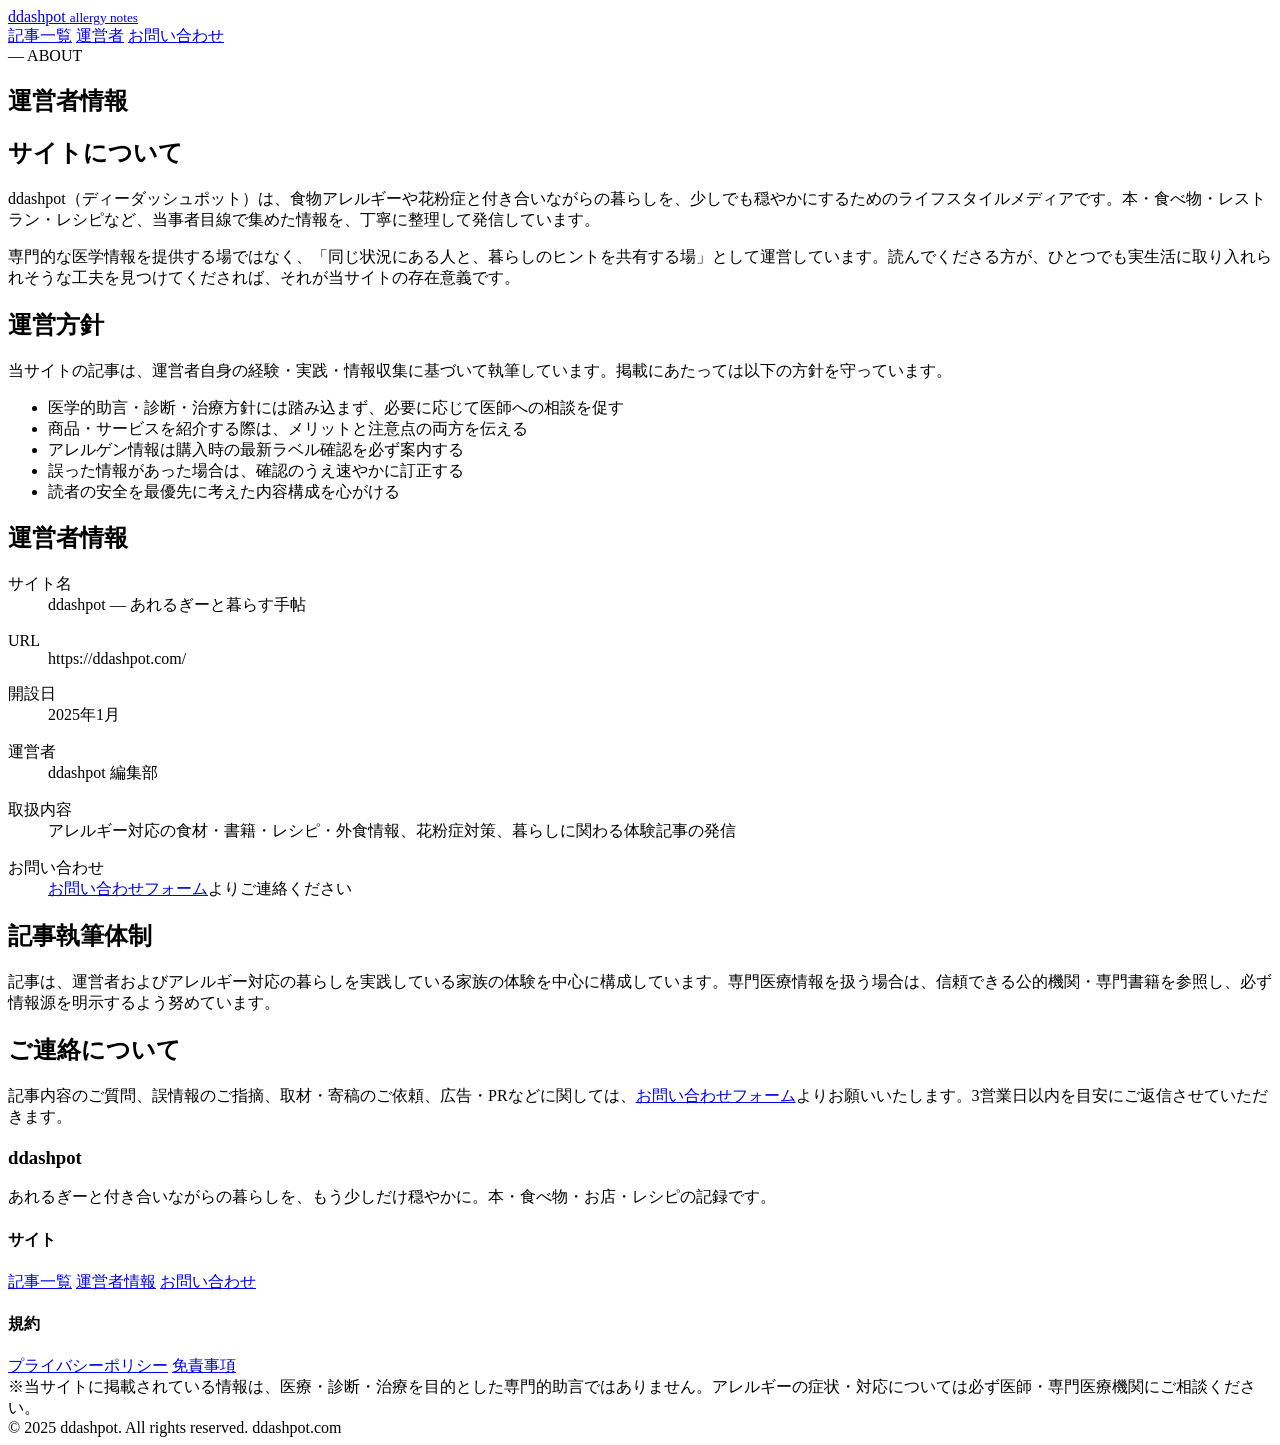
==== about.html @ 537af761 "Update via MyPages Hub Deployer" ====
<!DOCTYPE html>
<html lang="ja">
<head>
<meta charset="UTF-8">
<meta name="viewport" content="width=device-width, initial-scale=1.0">
<title>運営者情報 | ddashpot</title>
<meta name="description" content="ddashpotの運営者情報。サイトの理念、運営方針、執筆体制についてご紹介します。">
<meta name="keywords" content="運営者情報,about,ddashpot">
<meta property="og:title" content="運営者情報 | ddashpot">
<meta property="og:description" content="ddashpotの運営者情報。サイトの理念、運営方針、執筆体制についてご紹介します。">
<meta property="og:type" content="website">
<meta property="og:url" content="https://ddashpot.com/">
<link rel="preconnect" href="https://fonts.googleapis.com">
<link rel="preconnect" href="https://fonts.gstatic.com" crossorigin>
<link href="https://fonts.googleapis.com/css2?family=Noto+Sans+JP:wght@400;500;600&family=Noto+Serif+JP:wght@500;600;700&display=swap" rel="stylesheet">
<link rel="stylesheet" href="css/style.css">
</head>
<body>

<header class="site-header">
  <div class="header-inner">
    <a href="index.html" class="brand">
      <span class="brand-mark"></span>
      <span class="brand-text">
        ddashpot
        <small>allergy notes</small>
      </span>
    </a>
    <nav class="nav">
      <a href="index.html">記事一覧</a>
      <a href="about.html">運営者</a>
      <a href="contact.html">お問い合わせ</a>
    </nav>
  </div>
</header>

<section class="page-head">
  <div class="narrow">
    <div class="tag">— ABOUT</div>
    <h1>運営者情報</h1>
  </div>
</section>

<main class="narrow page-body">
  <h2>サイトについて</h2>
  <p>ddashpot（ディーダッシュポット）は、食物アレルギーや花粉症と付き合いながらの暮らしを、少しでも穏やかにするためのライフスタイルメディアです。本・食べ物・レストラン・レシピなど、当事者目線で集めた情報を、丁寧に整理して発信しています。</p>
  <p>専門的な医学情報を提供する場ではなく、「同じ状況にある人と、暮らしのヒントを共有する場」として運営しています。読んでくださる方が、ひとつでも実生活に取り入れられそうな工夫を見つけてくだされば、それが当サイトの存在意義です。</p>

  <h2>運営方針</h2>
  <p>当サイトの記事は、運営者自身の経験・実践・情報収集に基づいて執筆しています。掲載にあたっては以下の方針を守っています。</p>
  <ul>
    <li>医学的助言・診断・治療方針には踏み込まず、必要に応じて医師への相談を促す</li>
    <li>商品・サービスを紹介する際は、メリットと注意点の両方を伝える</li>
    <li>アレルゲン情報は購入時の最新ラベル確認を必ず案内する</li>
    <li>誤った情報があった場合は、確認のうえ速やかに訂正する</li>
    <li>読者の安全を最優先に考えた内容構成を心がける</li>
  </ul>

  <h2>運営者情報</h2>
  <div class="info-table">
    <dl><dt>サイト名</dt><dd>ddashpot — あれるぎーと暮らす手帖</dd></dl>
    <dl><dt>URL</dt><dd>https://ddashpot.com/</dd></dl>
    <dl><dt>開設日</dt><dd>2025年1月</dd></dl>
    <dl><dt>運営者</dt><dd>ddashpot 編集部</dd></dl>
    <dl><dt>取扱内容</dt><dd>アレルギー対応の食材・書籍・レシピ・外食情報、花粉症対策、暮らしに関わる体験記事の発信</dd></dl>
    <dl><dt>お問い合わせ</dt><dd><a href="contact.html">お問い合わせフォーム</a>よりご連絡ください</dd></dl>
  </div>

  <h2>記事執筆体制</h2>
  <p>記事は、運営者およびアレルギー対応の暮らしを実践している家族の体験を中心に構成しています。専門医療情報を扱う場合は、信頼できる公的機関・専門書籍を参照し、必ず情報源を明示するよう努めています。</p>

  <h2>ご連絡について</h2>
  <p>記事内容のご質問、誤情報のご指摘、取材・寄稿のご依頼、広告・PRなどに関しては、<a href="contact.html">お問い合わせフォーム</a>よりお願いいたします。3営業日以内を目安にご返信させていただきます。</p>
</main>

<footer class="site-footer">
  <div class="footer-inner">
    <div class="footer-brand">
      <h3>ddashpot</h3>
      <p>あれるぎーと付き合いながらの暮らしを、もう少しだけ穏やかに。本・食べ物・お店・レシピの記録です。</p>
    </div>
    <div class="footer-col">
      <h4>サイト</h4>
      <a href="index.html">記事一覧</a>
      <a href="about.html">運営者情報</a>
      <a href="contact.html">お問い合わせ</a>
    </div>
    <div class="footer-col">
      <h4>規約</h4>
      <a href="privacy.html">プライバシーポリシー</a>
      <a href="disclaimer.html">免責事項</a>
    </div>
  </div>
  <div class="footer-disclaimer">
    ※当サイトに掲載されている情報は、医療・診断・治療を目的とした専門的助言ではありません。アレルギーの症状・対応については必ず医師・専門医療機関にご相談ください。
  </div>
  <div class="footer-base">
    <span>© 2025 ddashpot. All rights reserved.</span>
    <span>ddashpot.com</span>
  </div>
</footer>

</body>
</html>
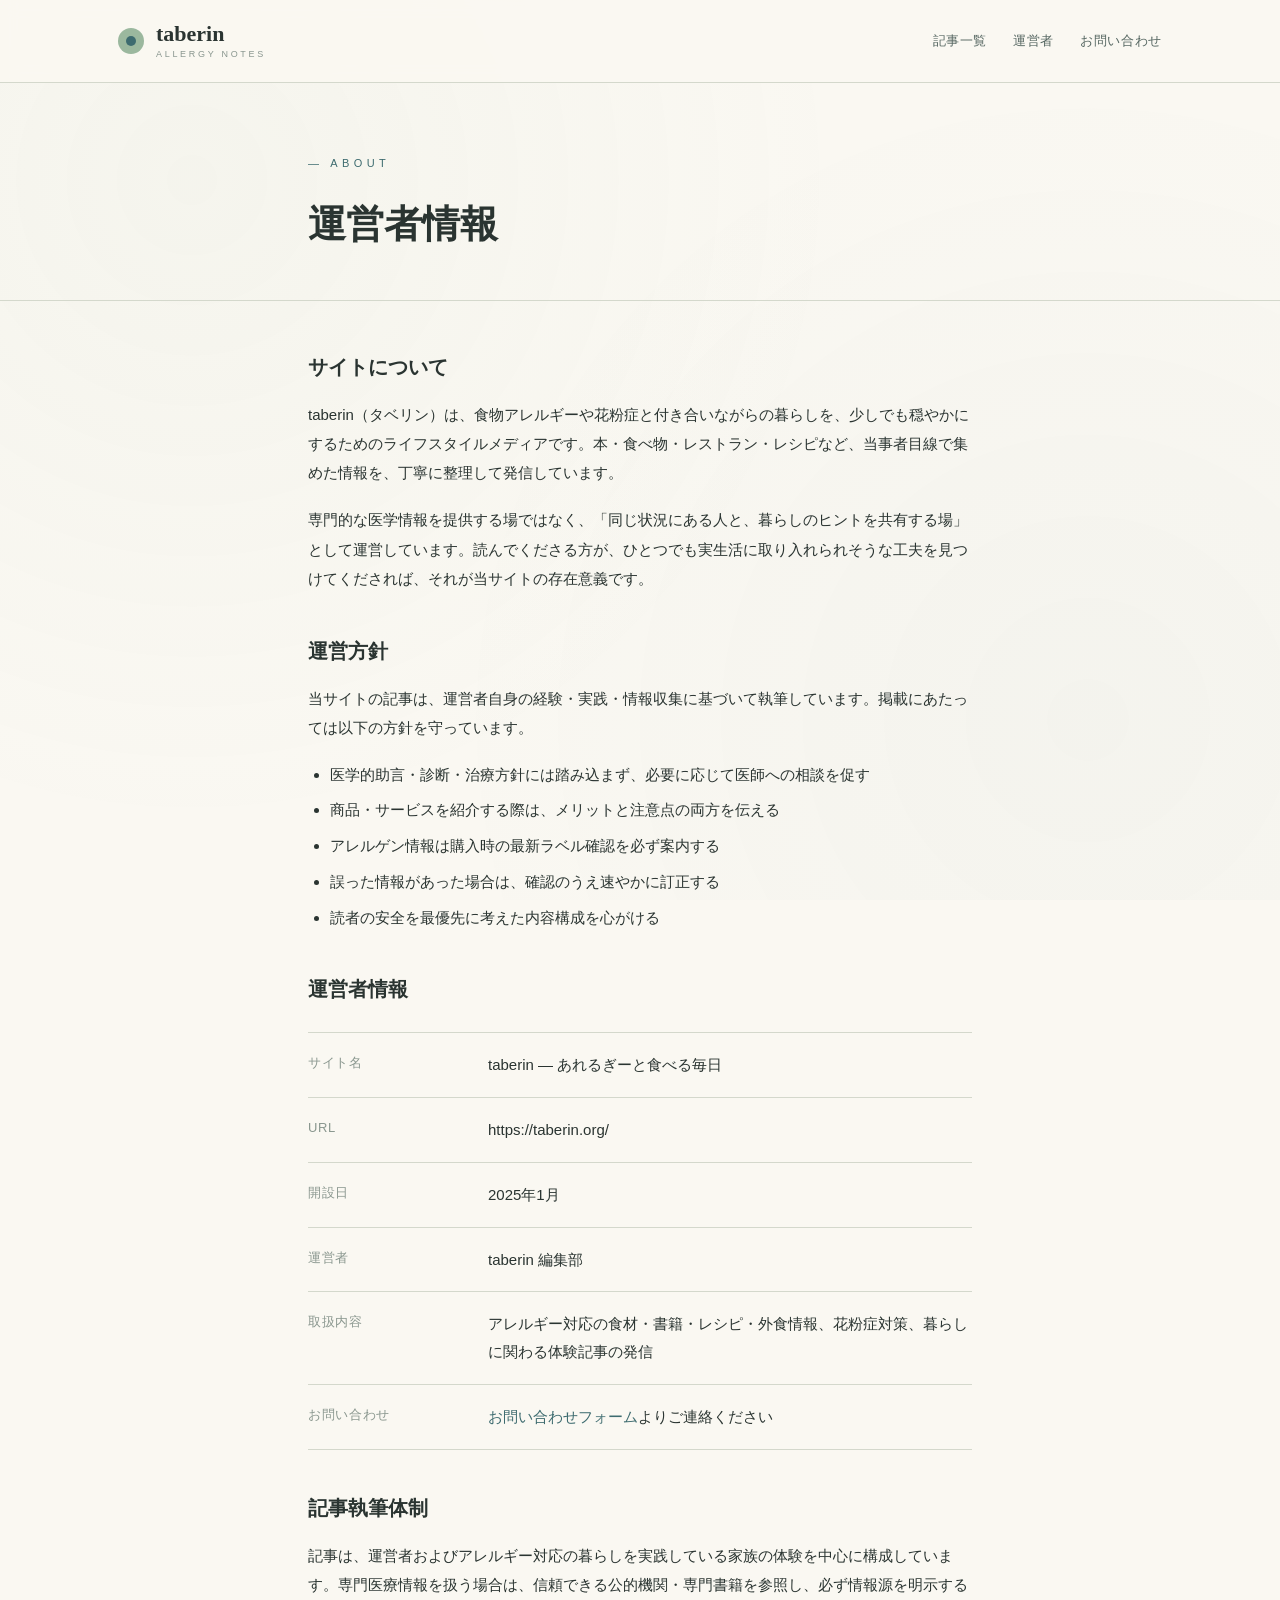
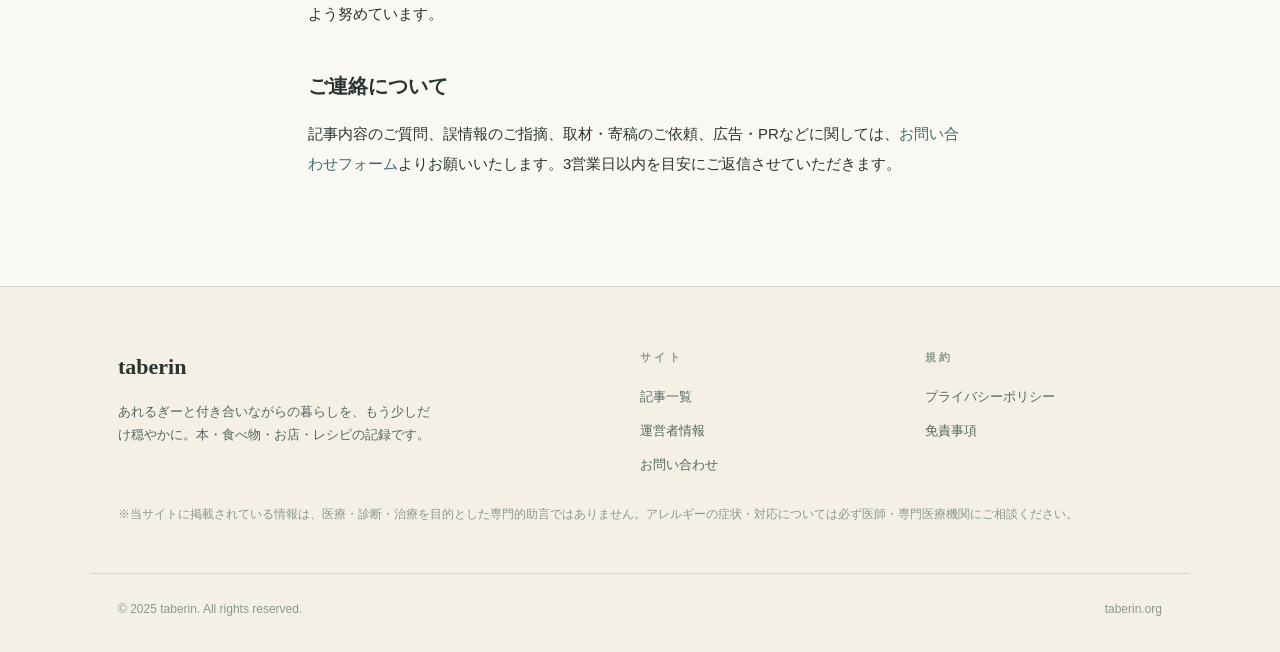
==== commit 190cc665: "Update via MyPages Hub Deployer" ====
--- a/about.html
+++ b/about.html
@@ -3,13 +3,13 @@
 <head>
 <meta charset="UTF-8">
 <meta name="viewport" content="width=device-width, initial-scale=1.0">
-<title>運営者情報 | ddashpot</title>
-<meta name="description" content="ddashpotの運営者情報。サイトの理念、運営方針、執筆体制についてご紹介します。">
-<meta name="keywords" content="運営者情報,about,ddashpot">
-<meta property="og:title" content="運営者情報 | ddashpot">
-<meta property="og:description" content="ddashpotの運営者情報。サイトの理念、運営方針、執筆体制についてご紹介します。">
+<title>運営者情報 | taberin</title>
+<meta name="description" content="taberinの運営者情報。サイトの理念、運営方針、執筆体制についてご紹介します。">
+<meta name="keywords" content="運営者情報,about,taberin">
+<meta property="og:title" content="運営者情報 | taberin">
+<meta property="og:description" content="taberinの運営者情報。サイトの理念、運営方針、執筆体制についてご紹介します。">
 <meta property="og:type" content="website">
-<meta property="og:url" content="https://ddashpot.com/">
+<meta property="og:url" content="https://taberin.org/">
 <link rel="preconnect" href="https://fonts.googleapis.com">
 <link rel="preconnect" href="https://fonts.gstatic.com" crossorigin>
 <link href="https://fonts.googleapis.com/css2?family=Noto+Sans+JP:wght@400;500;600&family=Noto+Serif+JP:wght@500;600;700&display=swap" rel="stylesheet">
@@ -22,7 +22,7 @@
     <a href="index.html" class="brand">
       <span class="brand-mark"></span>
       <span class="brand-text">
-        ddashpot
+        taberin
         <small>allergy notes</small>
       </span>
     </a>
@@ -43,7 +43,7 @@
 
 <main class="narrow page-body">
   <h2>サイトについて</h2>
-  <p>ddashpot（ディーダッシュポット）は、食物アレルギーや花粉症と付き合いながらの暮らしを、少しでも穏やかにするためのライフスタイルメディアです。本・食べ物・レストラン・レシピなど、当事者目線で集めた情報を、丁寧に整理して発信しています。</p>
+  <p>taberin（タベリン）は、食物アレルギーや花粉症と付き合いながらの暮らしを、少しでも穏やかにするためのライフスタイルメディアです。本・食べ物・レストラン・レシピなど、当事者目線で集めた情報を、丁寧に整理して発信しています。</p>
   <p>専門的な医学情報を提供する場ではなく、「同じ状況にある人と、暮らしのヒントを共有する場」として運営しています。読んでくださる方が、ひとつでも実生活に取り入れられそうな工夫を見つけてくだされば、それが当サイトの存在意義です。</p>
 
   <h2>運営方針</h2>
@@ -58,10 +58,10 @@
 
   <h2>運営者情報</h2>
   <div class="info-table">
-    <dl><dt>サイト名</dt><dd>ddashpot — あれるぎーと暮らす手帖</dd></dl>
-    <dl><dt>URL</dt><dd>https://ddashpot.com/</dd></dl>
+    <dl><dt>サイト名</dt><dd>taberin — あれるぎーと食べる毎日</dd></dl>
+    <dl><dt>URL</dt><dd>https://taberin.org/</dd></dl>
     <dl><dt>開設日</dt><dd>2025年1月</dd></dl>
-    <dl><dt>運営者</dt><dd>ddashpot 編集部</dd></dl>
+    <dl><dt>運営者</dt><dd>taberin 編集部</dd></dl>
     <dl><dt>取扱内容</dt><dd>アレルギー対応の食材・書籍・レシピ・外食情報、花粉症対策、暮らしに関わる体験記事の発信</dd></dl>
     <dl><dt>お問い合わせ</dt><dd><a href="contact.html">お問い合わせフォーム</a>よりご連絡ください</dd></dl>
   </div>
@@ -76,7 +76,7 @@
 <footer class="site-footer">
   <div class="footer-inner">
     <div class="footer-brand">
-      <h3>ddashpot</h3>
+      <h3>taberin</h3>
       <p>あれるぎーと付き合いながらの暮らしを、もう少しだけ穏やかに。本・食べ物・お店・レシピの記録です。</p>
     </div>
     <div class="footer-col">
@@ -95,8 +95,8 @@
     ※当サイトに掲載されている情報は、医療・診断・治療を目的とした専門的助言ではありません。アレルギーの症状・対応については必ず医師・専門医療機関にご相談ください。
   </div>
   <div class="footer-base">
-    <span>© 2025 ddashpot. All rights reserved.</span>
-    <span>ddashpot.com</span>
+    <span>© 2025 taberin. All rights reserved.</span>
+    <span>taberin.org</span>
   </div>
 </footer>
 
--- a/css/style.css
+++ b/css/style.css
@@ -0,0 +1,620 @@
+/* ddashpot - あれるぎーと暮らす手帖 */
+:root {
+  --cream: #f4f0e6;
+  --paper: #faf8f2;
+  --ink: #2a3431;
+  --ink-soft: #556661;
+  --ink-mute: #8a978f;
+  --teal: #3d6b6f;
+  --teal-deep: #2b5054;
+  --mint: #9bb89e;
+  --peach: #d9967a;
+  --rule: #d4d8cc;
+  --highlight: #e6e3d0;
+  --warn-bg: #fbf3e9;
+  --warn-border: #d9967a;
+}
+
+* { box-sizing: border-box; margin: 0; padding: 0; }
+html { scroll-behavior: smooth; }
+
+body {
+  font-family: "Noto Sans JP", -apple-system, BlinkMacSystemFont, "Hiragino Kaku Gothic ProN", "Yu Gothic", sans-serif;
+  font-size: 16px;
+  line-height: 1.85;
+  color: var(--ink);
+  background: var(--paper);
+  font-feature-settings: "palt";
+  -webkit-font-smoothing: antialiased;
+}
+
+body::before {
+  content: "";
+  position: fixed;
+  inset: 0;
+  pointer-events: none;
+  z-index: 0;
+  background-image:
+    radial-gradient(circle at 15% 20%, rgba(155, 184, 158, 0.05) 0, transparent 50%),
+    radial-gradient(circle at 85% 80%, rgba(61, 107, 111, 0.03) 0, transparent 50%);
+}
+
+img { max-width: 100%; height: auto; display: block; }
+a { color: var(--teal); text-decoration: none; transition: color .2s ease; }
+a:hover { color: var(--teal-deep); }
+
+.container { max-width: 1100px; margin: 0 auto; padding: 0 28px; position: relative; z-index: 1; }
+.narrow { max-width: 720px; margin: 0 auto; padding: 0 28px; position: relative; z-index: 1; }
+
+.site-header {
+  border-bottom: 1px solid var(--rule);
+  position: sticky;
+  top: 0;
+  z-index: 100;
+  backdrop-filter: blur(8px);
+  background: rgba(250, 248, 242, 0.94);
+}
+.header-inner {
+  display: flex;
+  align-items: center;
+  justify-content: space-between;
+  padding: 22px 28px;
+  max-width: 1100px;
+  margin: 0 auto;
+}
+.brand {
+  font-family: "Noto Serif JP", serif;
+  font-weight: 600;
+  font-size: 22px;
+  color: var(--ink);
+  display: flex;
+  align-items: center;
+  gap: 12px;
+}
+.brand-mark {
+  width: 26px;
+  height: 26px;
+  border-radius: 50%;
+  background: var(--mint);
+  position: relative;
+  flex-shrink: 0;
+}
+.brand-mark::after {
+  content: "";
+  position: absolute;
+  width: 10px;
+  height: 10px;
+  background: var(--teal);
+  border-radius: 50%;
+  top: 8px;
+  left: 8px;
+}
+.brand-text { line-height: 1.1; }
+.brand-text small {
+  display: block;
+  font-family: "Noto Sans JP", sans-serif;
+  font-size: 9px;
+  font-weight: 400;
+  color: var(--ink-mute);
+  letter-spacing: 0.3em;
+  margin-top: 4px;
+  text-transform: uppercase;
+}
+.nav { display: flex; gap: 26px; }
+.nav a {
+  color: var(--ink-soft);
+  font-size: 13px;
+  font-weight: 500;
+  letter-spacing: 0.05em;
+}
+.nav a:hover { color: var(--teal); }
+
+.hero {
+  padding: 90px 0 70px;
+  border-bottom: 1px solid var(--rule);
+  position: relative;
+  overflow: hidden;
+}
+.hero-tag {
+  font-size: 11px;
+  letter-spacing: 0.4em;
+  color: var(--teal);
+  text-transform: uppercase;
+  margin-bottom: 28px;
+  font-weight: 500;
+}
+.hero h1 {
+  font-family: "Noto Serif JP", serif;
+  font-size: clamp(30px, 4.5vw, 50px);
+  font-weight: 600;
+  line-height: 1.45;
+  margin-bottom: 32px;
+  max-width: 820px;
+}
+.hero h1 em { font-style: normal; color: var(--teal); }
+.hero p {
+  font-size: 16.5px;
+  color: var(--ink-soft);
+  max-width: 600px;
+  line-height: 1.95;
+}
+.hero-deco {
+  position: absolute;
+  right: -60px;
+  top: 70px;
+  width: 240px;
+  height: 240px;
+  border-radius: 50%;
+  background: var(--mint);
+  opacity: 0.15;
+}
+.hero-deco-2 {
+  position: absolute;
+  right: 150px;
+  top: 210px;
+  width: 80px;
+  height: 80px;
+  border-radius: 50%;
+  background: var(--peach);
+  opacity: 0.2;
+}
+
+.cat-nav {
+  background: var(--cream);
+  border-bottom: 1px solid var(--rule);
+  padding: 22px 0;
+}
+.cat-nav-inner {
+  max-width: 1100px;
+  margin: 0 auto;
+  padding: 0 28px;
+  display: flex;
+  gap: 28px;
+  flex-wrap: wrap;
+  align-items: center;
+  justify-content: center;
+}
+.cat-nav a {
+  font-size: 13px;
+  color: var(--ink-soft);
+  font-weight: 500;
+  letter-spacing: 0.1em;
+  padding: 4px 2px;
+  border-bottom: 2px solid transparent;
+  transition: all .2s ease;
+}
+.cat-nav a:hover { color: var(--teal); border-bottom-color: var(--teal); }
+.cat-nav .sep { color: var(--ink-mute); font-size: 11px; }
+
+.section-head {
+  display: flex;
+  align-items: baseline;
+  gap: 18px;
+  margin: 70px 0 44px;
+}
+.section-head h2 {
+  font-family: "Noto Serif JP", serif;
+  font-size: 26px;
+  font-weight: 600;
+}
+.section-head .num {
+  font-family: "Noto Serif JP", serif;
+  font-size: 12px;
+  color: var(--teal);
+  letter-spacing: 0.3em;
+}
+.section-head .line {
+  flex: 1;
+  height: 1px;
+  background: var(--rule);
+}
+
+.grid {
+  display: grid;
+  grid-template-columns: repeat(auto-fill, minmax(280px, 1fr));
+  gap: 48px 36px;
+  padding-bottom: 90px;
+}
+
+.card { display: block; color: inherit; position: relative; }
+.card-img {
+  aspect-ratio: 4 / 3;
+  background: var(--cream);
+  position: relative;
+  overflow: hidden;
+  margin-bottom: 20px;
+  border: 1px solid var(--rule);
+}
+.card-img .pattern {
+  position: absolute;
+  inset: 0;
+  display: flex;
+  align-items: center;
+  justify-content: center;
+  font-family: "Noto Serif JP", serif;
+  font-size: 60px;
+  color: var(--teal);
+  opacity: 0.55;
+  transition: transform .6s ease, opacity .4s ease;
+}
+.card:hover .card-img .pattern { transform: scale(1.08); opacity: 0.75; }
+.card-img.tone-mint { background: linear-gradient(135deg, #e3ecd9 0%, #d4e0c8 100%); }
+.card-img.tone-mint .pattern { color: var(--teal-deep); }
+.card-img.tone-cream { background: linear-gradient(135deg, #f4ede0 0%, #e8dec5 100%); }
+.card-img.tone-cream .pattern { color: var(--peach); }
+.card-img.tone-teal { background: linear-gradient(135deg, #d6e3e3 0%, #c0d5d6 100%); }
+.card-img.tone-teal .pattern { color: var(--teal-deep); }
+.card-img.tone-peach { background: linear-gradient(135deg, #f1dccb 0%, #e8c4ab 100%); }
+.card-img.tone-peach .pattern { color: var(--teal-deep); }
+
+.card-meta {
+  font-size: 11px;
+  letter-spacing: 0.25em;
+  color: var(--ink-mute);
+  text-transform: uppercase;
+  margin-bottom: 10px;
+}
+.card-meta .cat { color: var(--teal); margin-right: 12px; }
+.card h3 {
+  font-family: "Noto Serif JP", serif;
+  font-size: 19px;
+  font-weight: 600;
+  line-height: 1.55;
+  color: var(--ink);
+  transition: color .2s ease;
+}
+.card:hover h3 { color: var(--teal); }
+.card p {
+  font-size: 13px;
+  color: var(--ink-soft);
+  margin-top: 10px;
+  line-height: 1.8;
+}
+
+.grid .card.featured {
+  grid-column: 1 / -1;
+  display: grid;
+  grid-template-columns: 1.2fr 1fr;
+  gap: 48px;
+  align-items: center;
+  margin-bottom: 24px;
+  padding-bottom: 48px;
+  border-bottom: 1px solid var(--rule);
+}
+.grid .card.featured .card-img {
+  aspect-ratio: 5 / 4;
+  margin-bottom: 0;
+}
+.grid .card.featured .card-img .pattern { font-size: 110px; }
+.grid .card.featured h3 { font-size: 28px; line-height: 1.45; }
+.grid .card.featured p { font-size: 15px; margin-top: 16px; }
+@media (max-width: 720px) {
+  .grid .card.featured { grid-template-columns: 1fr; gap: 24px; }
+  .grid .card.featured h3 { font-size: 22px; }
+}
+
+/* Medical notice banner */
+.med-notice {
+  background: var(--warn-bg);
+  border-left: 3px solid var(--warn-border);
+  padding: 18px 22px;
+  margin: 32px 0;
+  font-size: 13.5px;
+  line-height: 1.75;
+  color: var(--ink-soft);
+}
+.med-notice strong {
+  display: block;
+  color: var(--teal-deep);
+  margin-bottom: 6px;
+  font-size: 12px;
+  letter-spacing: 0.15em;
+}
+
+/* Article */
+.article { padding: 70px 0 90px; }
+.article-meta {
+  font-size: 11px;
+  letter-spacing: 0.3em;
+  color: var(--ink-mute);
+  text-transform: uppercase;
+  margin-bottom: 24px;
+}
+.article-meta .cat { color: var(--teal); margin-right: 14px; font-weight: 500; }
+.article h1 {
+  font-family: "Noto Serif JP", serif;
+  font-size: clamp(26px, 4vw, 36px);
+  font-weight: 600;
+  line-height: 1.5;
+  margin-bottom: 28px;
+}
+.article-lead {
+  font-size: 16.5px;
+  color: var(--ink-soft);
+  line-height: 1.95;
+  padding-bottom: 36px;
+  margin-bottom: 32px;
+  border-bottom: 1px solid var(--rule);
+}
+.article-body h2 {
+  font-family: "Noto Serif JP", serif;
+  font-size: 22px;
+  font-weight: 600;
+  margin: 52px 0 20px;
+  padding-left: 16px;
+  border-left: 3px solid var(--teal);
+}
+.article-body h3 {
+  font-family: "Noto Serif JP", serif;
+  font-size: 17px;
+  font-weight: 600;
+  margin: 32px 0 14px;
+  color: var(--teal-deep);
+}
+.article-body p {
+  margin-bottom: 22px;
+  font-size: 15.5px;
+  line-height: 1.95;
+  color: var(--ink);
+}
+.article-body ul, .article-body ol {
+  margin: 0 0 24px 22px;
+  padding-left: 8px;
+}
+.article-body li {
+  margin-bottom: 10px;
+  font-size: 15.5px;
+  line-height: 1.85;
+}
+.article-body blockquote {
+  border-left: 3px solid var(--mint);
+  margin: 28px 0;
+  background: var(--cream);
+  padding: 18px 24px;
+  color: var(--ink-soft);
+  font-size: 15px;
+}
+.article-body strong { color: var(--teal-deep); font-weight: 600; }
+
+/* Recipe card */
+.recipe-card {
+  background: var(--cream);
+  border: 1px solid var(--rule);
+  padding: 28px 32px;
+  margin: 32px 0;
+}
+.recipe-card h3 {
+  font-family: "Noto Serif JP", serif;
+  font-size: 17px;
+  font-weight: 600;
+  margin: 0 0 14px !important;
+  padding-bottom: 12px;
+  border-bottom: 1px solid var(--rule);
+  color: var(--teal-deep) !important;
+}
+.recipe-card .meta-row {
+  display: flex;
+  gap: 28px;
+  margin-bottom: 18px;
+  font-size: 11px;
+  color: var(--ink-mute);
+  letter-spacing: 0.1em;
+  text-transform: uppercase;
+}
+.recipe-card .meta-row span { display: flex; flex-direction: column; }
+.recipe-card .meta-row b { color: var(--ink); font-size: 14px; font-weight: 600; margin-top: 4px; }
+.recipe-card ul { list-style: none; margin: 0 !important; padding: 0 !important; }
+.recipe-card ul li {
+  padding: 8px 0;
+  border-bottom: 1px dashed var(--rule);
+  display: flex;
+  justify-content: space-between;
+  font-size: 14.5px;
+  margin-bottom: 0 !important;
+}
+.recipe-card ul li span { color: var(--ink-mute); font-size: 13px; }
+
+.allergen-tags {
+  display: flex;
+  flex-wrap: wrap;
+  gap: 8px;
+  margin: 16px 0 28px;
+}
+.allergen-tag {
+  display: inline-block;
+  padding: 4px 12px;
+  background: var(--paper);
+  border: 1px solid var(--mint);
+  color: var(--teal-deep);
+  font-size: 11px;
+  letter-spacing: 0.1em;
+  border-radius: 999px;
+}
+
+/* Legal page */
+.page-head {
+  padding: 70px 0 40px;
+  border-bottom: 1px solid var(--rule);
+  margin-bottom: 48px;
+  position: relative;
+  z-index: 1;
+}
+.page-head .tag {
+  font-size: 11px;
+  letter-spacing: 0.4em;
+  color: var(--teal);
+  text-transform: uppercase;
+  margin-bottom: 16px;
+}
+.page-head h1 {
+  font-family: "Noto Serif JP", serif;
+  font-size: clamp(26px, 4vw, 38px);
+  font-weight: 600;
+}
+.page-body { padding-bottom: 90px; position: relative; z-index: 1; }
+.page-body h2 {
+  font-family: "Noto Serif JP", serif;
+  font-size: 20px;
+  font-weight: 600;
+  margin: 40px 0 14px;
+  color: var(--ink);
+}
+.page-body p { margin-bottom: 18px; font-size: 15px; line-height: 1.95; }
+.page-body ul { margin: 0 0 22px 22px; }
+.page-body li { margin-bottom: 8px; font-size: 15px; line-height: 1.85; }
+.page-body .info-table { border-top: 1px solid var(--rule); margin-top: 24px; }
+.page-body .info-table dl {
+  display: grid;
+  grid-template-columns: 180px 1fr;
+  border-bottom: 1px solid var(--rule);
+  padding: 18px 0;
+}
+.page-body .info-table dt { font-size: 13px; color: var(--ink-mute); letter-spacing: 0.05em; }
+.page-body .info-table dd { font-size: 15px; }
+@media (max-width: 600px) {
+  .page-body .info-table dl { grid-template-columns: 1fr; gap: 6px; }
+}
+
+/* Footer */
+.site-footer {
+  border-top: 1px solid var(--rule);
+  background: var(--cream);
+  padding: 60px 0 32px;
+  position: relative;
+  z-index: 1;
+}
+.footer-inner {
+  max-width: 1100px;
+  margin: 0 auto;
+  padding: 0 28px;
+  display: grid;
+  grid-template-columns: 2fr 1fr 1fr;
+  gap: 48px;
+}
+.footer-brand h3 {
+  font-family: "Noto Serif JP", serif;
+  font-size: 22px;
+  margin-bottom: 12px;
+}
+.footer-brand p {
+  font-size: 13px;
+  color: var(--ink-soft);
+  line-height: 1.8;
+  max-width: 320px;
+}
+.footer-col h4 {
+  font-size: 11px;
+  letter-spacing: 0.3em;
+  text-transform: uppercase;
+  color: var(--ink-mute);
+  margin-bottom: 18px;
+}
+.footer-col a {
+  display: block;
+  color: var(--ink-soft);
+  font-size: 13px;
+  margin-bottom: 10px;
+}
+.footer-col a:hover { color: var(--teal); }
+.footer-base {
+  max-width: 1100px;
+  margin: 48px auto 0;
+  padding: 24px 28px 0;
+  border-top: 1px solid var(--rule);
+  font-size: 12px;
+  color: var(--ink-mute);
+  display: flex;
+  justify-content: space-between;
+  flex-wrap: wrap;
+  gap: 12px;
+}
+.footer-disclaimer {
+  max-width: 1100px;
+  margin: 18px auto 0;
+  padding: 0 28px;
+  font-size: 11.5px;
+  color: var(--ink-mute);
+  line-height: 1.7;
+}
+@media (max-width: 720px) {
+  .footer-inner { grid-template-columns: 1fr; gap: 32px; }
+}
+
+.read-more {
+  border-top: 1px solid var(--rule);
+  margin-top: 56px;
+  padding-top: 36px;
+}
+.read-more h4 {
+  font-size: 11px;
+  letter-spacing: 0.3em;
+  color: var(--ink-mute);
+  text-transform: uppercase;
+  margin-bottom: 22px;
+}
+.read-more-grid {
+  display: grid;
+  grid-template-columns: 1fr 1fr;
+  gap: 24px;
+}
+@media (max-width: 600px) { .read-more-grid { grid-template-columns: 1fr; } }
+
+.form { display: grid; gap: 20px; max-width: 580px; }
+.form label {
+  font-size: 12px;
+  letter-spacing: 0.2em;
+  color: var(--ink-mute);
+  text-transform: uppercase;
+  margin-bottom: 6px;
+  display: block;
+}
+.form input, .form textarea, .form select {
+  width: 100%;
+  padding: 14px 16px;
+  border: 1px solid var(--rule);
+  background: var(--paper);
+  font-family: inherit;
+  font-size: 15px;
+  color: var(--ink);
+  border-radius: 0;
+}
+.form input:focus, .form textarea:focus, .form select:focus {
+  outline: none;
+  border-color: var(--teal);
+}
+.form textarea { min-height: 160px; resize: vertical; }
+.form button {
+  display: inline-block;
+  padding: 14px 36px;
+  background: var(--teal);
+  color: var(--paper);
+  border: none;
+  font-family: inherit;
+  font-size: 13px;
+  letter-spacing: 0.2em;
+  cursor: pointer;
+  transition: background .2s ease;
+  justify-self: start;
+}
+.form button:hover { background: var(--teal-deep); }
+
+@keyframes fadeUp {
+  from { opacity: 0; transform: translateY(16px); }
+  to   { opacity: 1; transform: translateY(0); }
+}
+.hero-tag, .hero h1, .hero p { animation: fadeUp .8s ease both; }
+.hero h1 { animation-delay: .1s; }
+.hero p { animation-delay: .2s; }
+
+@media (max-width: 600px) {
+  .header-inner { padding: 16px 20px; }
+  .nav { gap: 14px; }
+  .nav a { font-size: 12px; }
+  .brand { font-size: 18px; }
+  .container, .narrow { padding: 0 20px; }
+  .hero { padding: 50px 0 40px; }
+  .section-head { margin: 50px 0 32px; }
+  .grid { gap: 36px 24px; }
+  .cat-nav-inner { gap: 18px; }
+  .recipe-card { padding: 22px; }
+}
